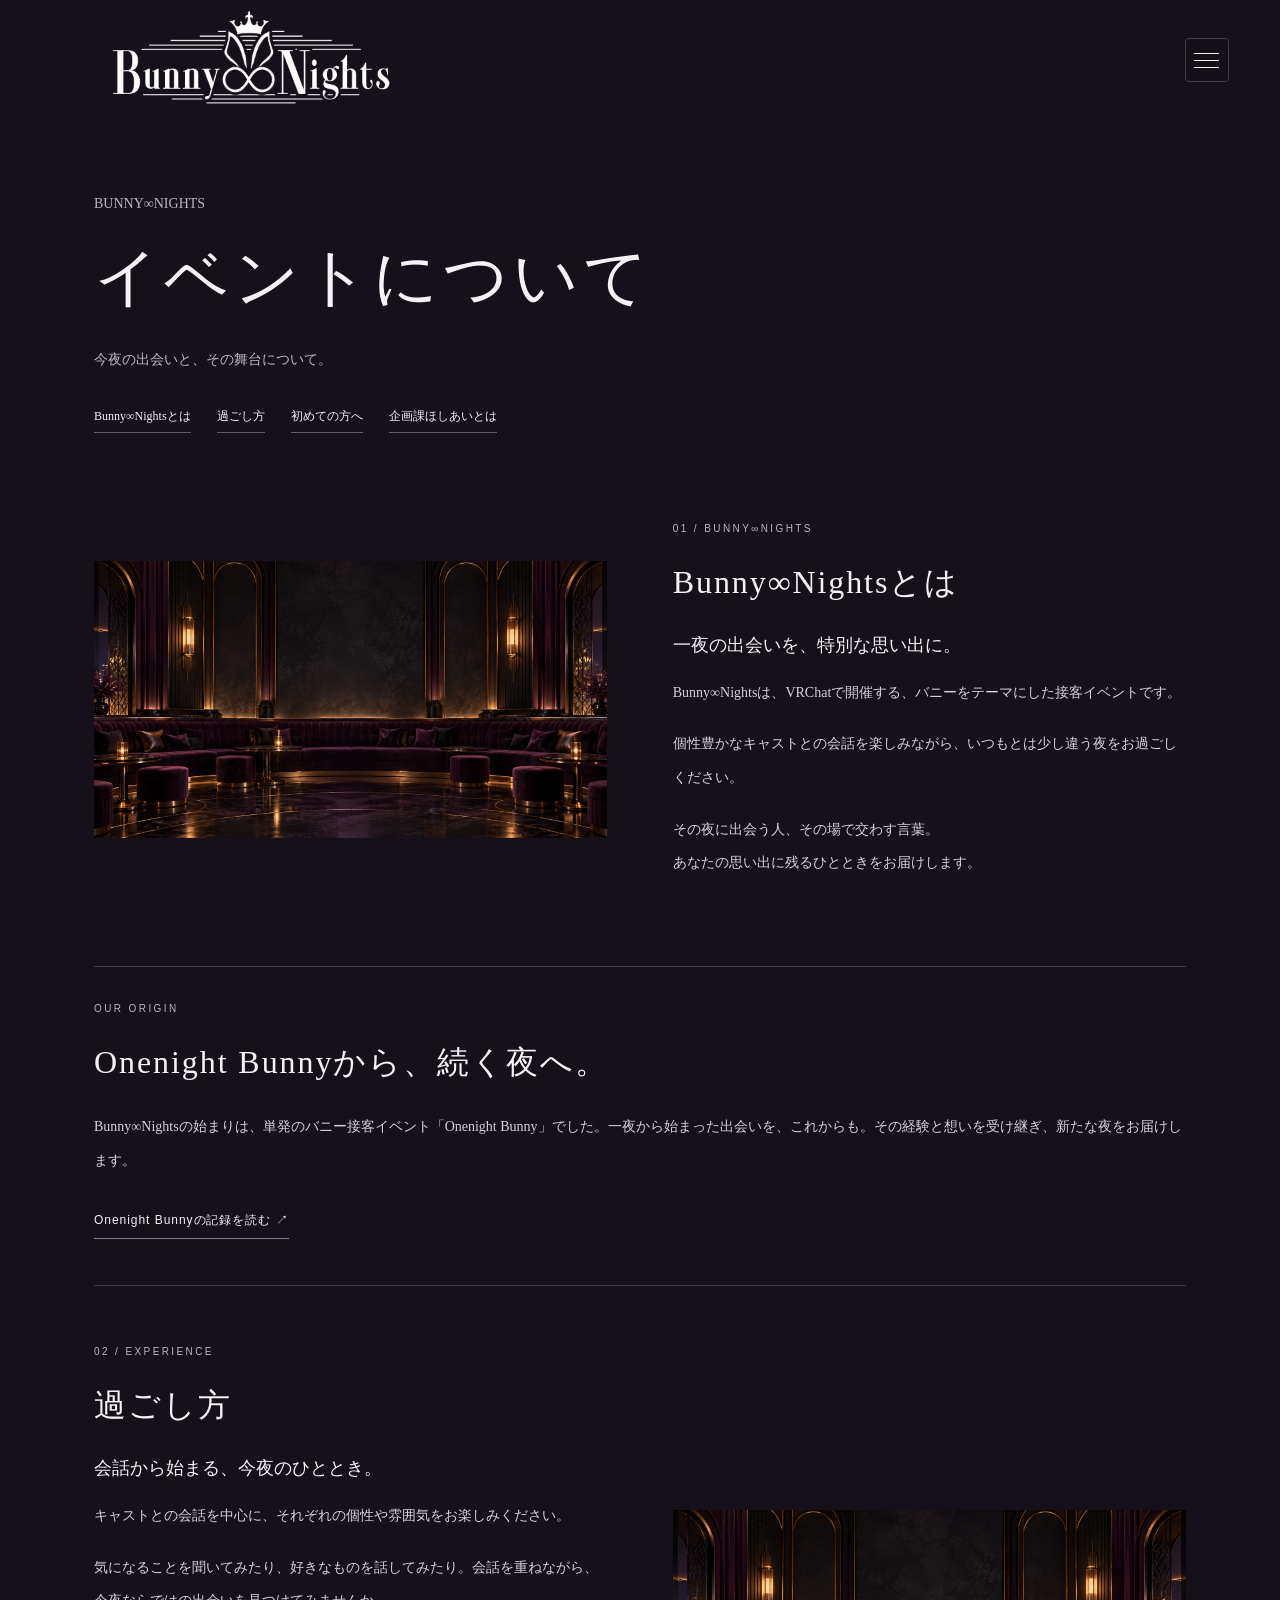
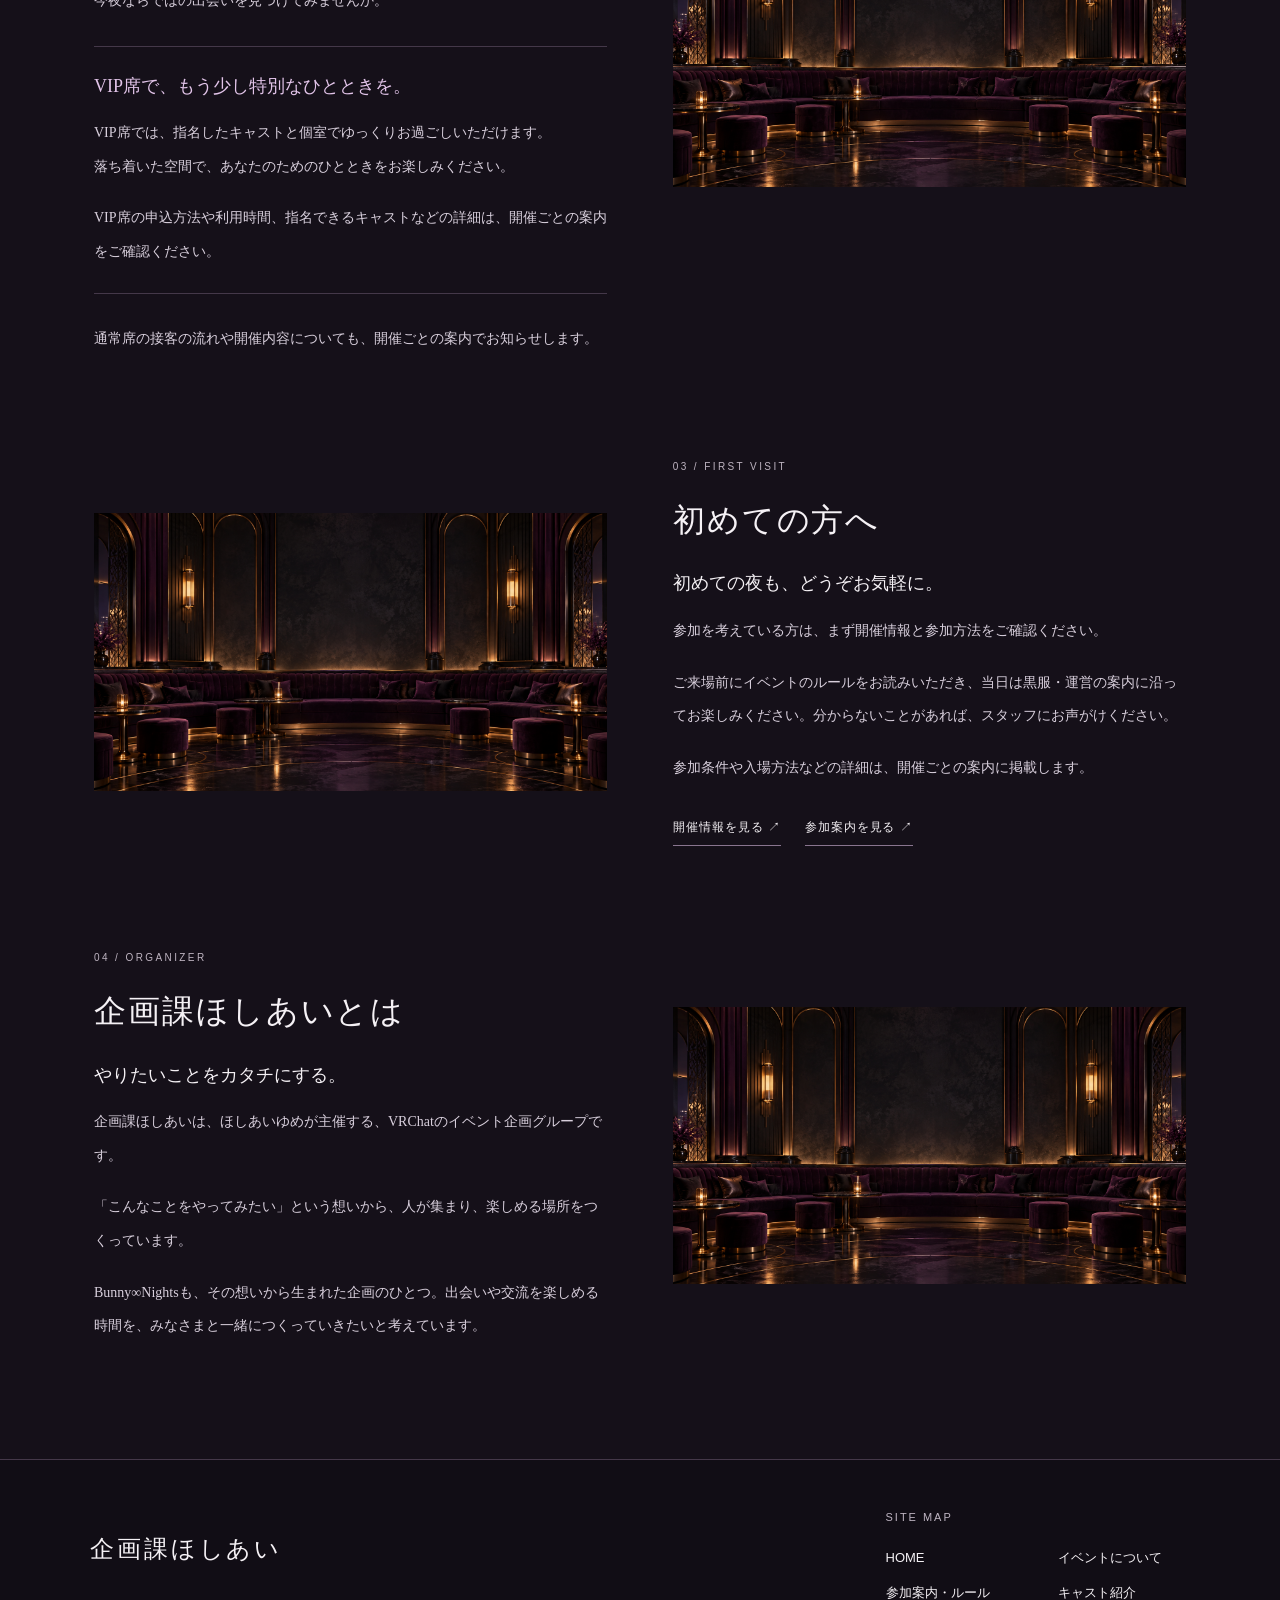
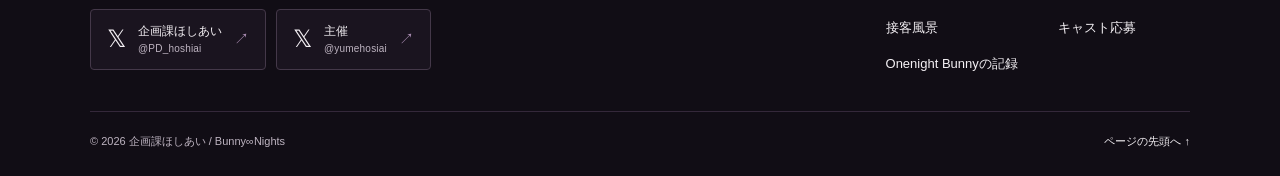
==== about/index.html @ bf9e8087 "Add files via upload" ====
<!doctype html><html lang="ja"><head><meta charset="utf-8"><meta name="viewport" content="width=device-width,initial-scale=1"><title>イベントについて | Bunny∞Nights</title><meta name="description" content="VRChatのバニー接客イベント Bunny∞Nights。イベントのご案内、参加方法、ルール、キャスト応募について。"><meta name="theme-color" content="#151019"><link rel="stylesheet" href="../assets/css/base.css"><link rel="stylesheet" href="../assets/css/about.css"><script src="../assets/js/about.js" defer></script></head><body><a class="bn-skip" href="#main-content">本文へ移動</a><main id="main-content"><div class="oba" id="oba-top"><header class="oba-head"><a class="oba-logo" href="../"><img src="../assets/images/logo.png" alt="Bunny∞Nights" width="1200" height="300" decoding="async"></a><details class="oba-menu"><summary aria-label="メニュー"><span></span><span></span><span></span></summary><nav aria-label="サイトメニュー"><a href="../">HOME</a><a href="../about/" aria-current="page">イベントについて</a><a href="../guide/">参加案内・ルール</a><a href="../cast/">キャスト紹介</a><a href="../gallery/">接客風景</a><a href="../recruit/">キャスト応募</a><a href="../archive/">Onenight Bunnyの記録</a></nav></details></header><div class="oba-intro"><p>BUNNY∞NIGHTS</p><h1>イベントについて</h1><p>今夜の出会いと、その舞台について。</p><nav class="oba-jump" aria-label="ABOUTページ内メニュー"><a href="#oba-event">Bunny∞Nightsとは</a><a href="#oba-experience">過ごし方</a><a href="#oba-first">初めての方へ</a><a href="#oba-organizer">企画課ほしあいとは</a></nav></div><div class="oba-body"><section class="oba-row " id="oba-event"><figure><img src="../assets/images/lounge.png" alt="紫のベルベットラウンジのイメージ" loading="lazy"></figure><div class="oba-copy"><div class="oba-eyebrow">01 / BUNNY∞NIGHTS</div><h2>Bunny∞Nightsとは</h2><h3>一夜の出会いを、特別な思い出に。</h3><p>Bunny∞Nightsは、VRChatで開催する、バニーをテーマにした接客イベントです。</p><p>個性豊かなキャストとの会話を楽しみながら、いつもとは少し違う夜をお過ごしください。</p><p>その夜に出会う人、その場で交わす言葉。<br>あなたの思い出に残るひとときをお届けします。</p></div></section><section class="oba-history"><div class="oba-eyebrow">OUR ORIGIN</div><h2>Onenight Bunnyから、続く夜へ。</h2><p>Bunny∞Nightsの始まりは、単発のバニー接客イベント「Onenight Bunny」でした。一夜から始まった出会いを、これからも。その経験と想いを受け継ぎ、新たな夜をお届けします。</p><a class="oba-link" href="../archive/">Onenight Bunnyの記録を読む ↗</a></section><section class="oba-row oba-row-reverse" id="oba-experience"><div class="oba-copy"><div class="oba-eyebrow">02 / EXPERIENCE</div><h2>過ごし方</h2><h3>会話から始まる、今夜のひととき。</h3><p>キャストとの会話を中心に、それぞれの個性や雰囲気をお楽しみください。</p><p>気になることを聞いてみたり、好きなものを話してみたり。会話を重ねながら、今夜ならではの出会いを見つけてみませんか。</p><div class="oba-vip"><h3>VIP席で、もう少し特別なひとときを。</h3><p>VIP席では、指名したキャストと個室でゆっくりお過ごしいただけます。<br>落ち着いた空間で、あなたのためのひとときをお楽しみください。</p><p>VIP席の申込方法や利用時間、指名できるキャストなどの詳細は、開催ごとの案内をご確認ください。</p></div><p>通常席の接客の流れや開催内容についても、開催ごとの案内でお知らせします。</p></div><figure><img src="../assets/images/lounge.png" alt="紫のベルベットラウンジのイメージ" loading="lazy"></figure></section><section class="oba-row " id="oba-first"><figure><img src="../assets/images/lounge.png" alt="紫のベルベットラウンジのイメージ" loading="lazy"></figure><div class="oba-copy"><div class="oba-eyebrow">03 / FIRST VISIT</div><h2>初めての方へ</h2><h3>初めての夜も、どうぞお気軽に。</h3><p>参加を考えている方は、まず開催情報と参加方法をご確認ください。</p><p>ご来場前にイベントのルールをお読みいただき、当日は黒服・運営の案内に沿ってお楽しみください。分からないことがあれば、スタッフにお声がけください。</p><p>参加条件や入場方法などの詳細は、開催ごとの案内に掲載します。</p><a class="oba-link" href="../#ob2-schedule">開催情報を見る ↗</a> <a class="oba-link" href="../guide/" style="margin-left:20px">参加案内を見る ↗</a></div></section><section class="oba-row oba-row-reverse" id="oba-organizer"><div class="oba-copy"><div class="oba-eyebrow">04 / ORGANIZER</div><h2>企画課ほしあいとは</h2><h3>やりたいことをカタチにする。</h3><p>企画課ほしあいは、ほしあいゆめが主催する、VRChatのイベント企画グループです。</p><p>「こんなことをやってみたい」という想いから、人が集まり、楽しめる場所をつくっています。</p><p>Bunny∞Nightsも、その想いから生まれた企画のひとつ。出会いや交流を楽しめる時間を、みなさまと一緒につくっていきたいと考えています。</p></div><figure><img src="../assets/images/lounge.png" alt="紫のベルベットラウンジのイメージ" loading="lazy"></figure></section></div><footer class="bn-footer"><div class="bn-footer-inner"><div class="bn-footer-brand"><a class="bn-organizer-logo" href="https://vrc.group/HOSIAI.8688" target="_blank" rel="noopener noreferrer" aria-label="企画課ほしあいのVRChatグループ（新しいタブで開く）"><span class="bn-organizer-wordmark">企画課ほしあい</span></a><div class="bn-socials"><a class="bn-social-link" href="https://x.com/PD_hoshiai" target="_blank" rel="noopener noreferrer" aria-label="企画課ほしあいのX（新しいタブで開く）"><span class="bn-x-mark" aria-hidden="true">𝕏</span><span class="bn-social-text">企画課ほしあい<small>@PD_hoshiai</small></span><span class="bn-social-arrow" aria-hidden="true">↗</span></a><a class="bn-social-link" href="https://x.com/yumehosiai" target="_blank" rel="noopener noreferrer" aria-label="主催のX（新しいタブで開く）"><span class="bn-x-mark" aria-hidden="true">𝕏</span><span class="bn-social-text">主催<small>@yumehosiai</small></span><span class="bn-social-arrow" aria-hidden="true">↗</span></a></div></div><nav class="bn-sitemap" aria-label="フッターサイトマップ"><h2 class="bn-footer-title">SITE MAP</h2><div class="bn-sitemap-links"><a href="../">HOME</a><a href="../about/">イベントについて</a><a href="../guide/">参加案内・ルール</a><a href="../cast/">キャスト紹介</a><a href="../gallery/">接客風景</a><a href="../recruit/">キャスト応募</a><a href="../archive/">Onenight Bunnyの記録</a></div></nav></div><div class="bn-footer-bottom"><small>© 2026 企画課ほしあい / Bunny∞Nights</small><a class="bn-back-top" href="#oba-top">ページの先頭へ ↑</a></div></footer></div>
</main></body></html>
---- assets/css/base.css ----
html{background:#151019;scroll-behavior:smooth}body{margin:0;background:#151019;color:#f5f1f5}body,button,input{font-family:"Hiragino Kaku Gothic ProN","Yu Gothic",Meiryo,sans-serif}body>main{min-height:100vh}button{font:inherit}dialog{box-sizing:border-box}img{max-width:100%}.bn-organizer-wordmark{display:block;font-family:"Yu Mincho",serif;font-size:24px;letter-spacing:.12em;color:#f5f1f5;padding:12px 0}.bn-skip{position:fixed;left:12px;top:-100px;z-index:9999;background:#fff;color:#151019;padding:10px}.bn-skip:focus{top:12px}[hidden]{display:none!important}@media(prefers-reduced-motion:reduce){html{scroll-behavior:auto}}
---- assets/css/about.css ----
.oba { --bg:#151019; --ink:#f5f1f5; --muted:#beb4c1; background:var(--bg); color:var(--ink); width:100%; font-family:"Yu Mincho","Hiragino Mincho ProN",Georgia,serif; line-height:2; }
.oba,.oba * {box-sizing:border-box}
.oba img {display:block;width:100%;height:100%;object-fit:cover;border:0;border-radius:0}
.oba a {color:inherit;text-decoration:none}
.oba a:focus-visible,.oba summary:focus-visible {outline:2px solid #d6b4db;outline-offset:6px}
.oba h1,.oba h2,.oba p,.oba figure {margin:0;color:inherit}
.oba .oba-head {height:80px;padding:0 4%;display:flex;align-items:center;justify-content:space-between;position:relative;z-index:5}
.oba .oba-logo {font-size:clamp(23px,3vw,36px);font-style:italic;letter-spacing:.08em;font-weight:400;line-height:1}
.oba .oba-logo img {width:220px;height:auto}
.oba summary {list-style:none;cursor:pointer;width:44px;height:44px;display:grid;place-content:center;gap:6px}
.oba summary::-webkit-details-marker {display:none}
.oba summary span {width:25px;height:1px;background:var(--ink);display:block}
.oba .oba-menu nav {position:absolute;right:4%;top:70px;min-width:220px;background:#211a26;padding:22px 30px;border:1px solid #443849}
.oba .oba-menu nav a {display:block;padding:8px 0;font-size:14px}
.oba .oba-hero {position:relative;height:clamp(330px,48vw,690px);isolation:isolate}
.oba .oba-back {position:absolute;inset:0 0 16%;filter:grayscale(1);opacity:.55;overflow:hidden}
.oba .oba-back img {object-position:center 55%}
.oba .oba-portraits {position:absolute;inset:-4% 5% 0 39%;display:grid;grid-template-columns:repeat(3,1fr);gap:5%}
.oba .oba-portrait {height:88%;overflow:hidden;position:relative}
.oba .oba-portrait:nth-child(1) {margin-top:7%}
.oba .oba-portrait:nth-child(2) {margin-top:-7%}
.oba .oba-portrait:nth-child(3) {margin-top:18%}
.oba .oba-portrait img {object-position:52% center}
.oba .oba-caption {position:absolute;bottom:3%;left:4%;font-family:sans-serif;font-size:10px;letter-spacing:.22em;color:var(--muted)}
.oba .oba-body {max-width:1220px;margin:auto;padding:70px 5% 100px}
.oba .oba-row {display:grid;grid-template-columns:1fr 1fr;gap:6%;align-items:center;margin-bottom:70px;scroll-margin-top:30px}
.oba .oba-row figure {aspect-ratio:1.85;overflow:hidden}
.oba .oba-copy {padding:16px 0}
.oba .oba-eyebrow {font-family:sans-serif;font-size:10px;letter-spacing:.24em;color:var(--muted);margin-bottom:18px}
.oba h2 {font-size:clamp(23px,2.5vw,34px);font-weight:400;line-height:1.6;margin-bottom:22px;letter-spacing:.06em}
.oba .oba-copy p {font-size:14px;line-height:2.4;color:#d8cfdc}
.oba .oba-link {display:inline-block;margin-top:25px;padding:6px 0;border-bottom:1px solid #89758f;font-family:sans-serif;font-size:12px;letter-spacing:.08em}
.oba .oba-schedule {margin-bottom:70px;border-top:1px solid #443849;border-bottom:1px solid #443849;padding:35px 0;display:flex;gap:40px;align-items:center;justify-content:space-between;scroll-margin-top:30px}
.oba .oba-schedule h2 {margin:0;font-size:24px}
.oba .oba-schedule p {font-size:14px;color:var(--muted)}
.oba footer {padding:30px 5%;border-top:1px solid #34283a;display:flex;justify-content:space-between;gap:20px;font-size:11px;color:var(--muted)}
@media(max-width:640px){
 .oba .oba-head {height:65px;padding:0 5%}
 .oba .oba-hero {height:340px}
 .oba .oba-portraits {left:27%;right:4%;gap:5%}
 .oba .oba-portrait {height:83%}
 .oba .oba-back {bottom:20%}
 .oba .oba-body {padding:40px 6% 60px}
 .oba .oba-row {grid-template-columns:1fr;gap:16px;margin-bottom:45px}
 .oba .oba-row-reverse .oba-copy {order:2}
 .oba .oba-row-reverse figure {order:1}
 .oba .oba-schedule {display:block}
 .oba .oba-schedule p {margin-top:12px}
 .oba footer {flex-direction:column;gap:6px}
}

.oba .oba-intro {max-width:1220px;margin:auto;padding:70px 5% 45px}
.oba .oba-intro h1 {font-family:Georgia,serif;font-size:clamp(50px,8vw,100px);font-weight:400;line-height:1.2;letter-spacing:.06em;margin:12px 0 20px}
.oba .oba-intro p {font-size:14px;color:var(--muted)}
.oba .oba-jump {display:flex;flex-wrap:wrap;gap:14px 26px;margin-top:30px;font-size:12px}
.oba .oba-jump a {border-bottom:1px solid #685870;padding-bottom:4px}
.oba .oba-body {padding-top:25px}
.oba .oba-copy p+p {margin-top:18px}
.oba .oba-copy h3 {font-weight:400;font-size:18px;line-height:1.7;margin:0 0 15px;color:var(--ink)}
.oba .oba-row {scroll-margin-top:30px}
.oba .oba-row:last-child {margin-bottom:0}
@media(hover:hover) and (prefers-reduced-motion:no-preference){.oba .oba-row figure img {transition:transform 1.2s}.oba .oba-row figure:hover img{transform:scale(1.035)}}
@media(prefers-reduced-motion:reduce){.oba *{animation:none!important;transition:none!important}}


.oba .oba-menu summary span{transition:transform .3s,opacity .3s}
.oba .oba-menu[open] summary span:nth-child(1){transform:translateY(7px) rotate(45deg)}
.oba .oba-menu[open] summary span:nth-child(2){opacity:0}
.oba .oba-menu[open] summary span:nth-child(3){transform:translateY(-7px) rotate(-45deg)}
.oba .oba-menu[open] nav{animation:oba-menu-in .3s ease both}
@keyframes oba-menu-in{from{opacity:0;transform:translateY(-8px)}to{opacity:1;transform:translateY(0)}}
.ob2 nav a[aria-current="page"],.oba nav a[aria-current="page"]{color:#e2c4e9}
@media(prefers-reduced-motion:reduce){.oba .oba-menu *{animation:none!important;transition:none!important}}

.oba .oba-vip{margin:28px 0;padding:24px 0;border-top:1px solid #443849;border-bottom:1px solid #443849}.oba .oba-vip h3{color:#e2c4e9}
.oba .oba-intro h1{font-family:"Yu Mincho","Hiragino Mincho ProN",serif;font-size:clamp(32px,5vw,64px);line-height:1.5}
.oba .oba-history{padding:32px 0 46px;margin-bottom:40px;border-top:1px solid #443849;border-bottom:1px solid #443849}.oba .oba-history p{font-size:14px;line-height:2.4;color:#d8cfdc}.oba .oba-history h2{color:#f5f1f5;font-size:clamp(23px,2.5vw,34px)}
.oba img[src^="../images/photo-coming-soon.svg"]{background:#211a26 url("../images/lounge.png") center center / cover no-repeat}

.oba .oba-head{height:120px;gap:16px;z-index:1000}
.oba .oba-logo{display:block;margin:0;flex-shrink:1;min-width:0;line-height:0}
.oba .oba-logo a{display:block}
.oba .oba-logo img{display:block;width:400px;max-width:100%;height:auto;object-fit:contain}
.oba .oba-menu{position:fixed;top:38px;right:4%;z-index:1000;flex-shrink:0}
.oba .oba-menu summary{background:rgba(21,16,25,.94);border:1px solid #443849;border-radius:4px}
.oba .oba-menu nav{top:56px;right:0;min-width:0;width:min(290px,calc(100vw - 40px));box-sizing:border-box;max-height:calc(100dvh - 160px);overflow-y:auto;box-shadow:0 12px 36px rgba(0,0,0,.35)}
body.admin-bar .oba .oba-menu{top:70px}
@media(max-width:782px){body.admin-bar .oba .oba-menu{top:84px}}
body:has(.oba) .wp-block-post-title{display:none!important}
body:has(.oba) .wp-site-blocks{padding-top:0!important}
body:has(.oba) .wp-site-blocks > main,body:has(.oba) .wp-block-post-content{margin-top:0!important;padding-top:0!important}
@media(max-width:640px){.oba .oba-head{height:88px}.oba .oba-logo{max-width:calc(100% - 60px)}.oba .oba-logo img{width:260px}}
@media(max-width:640px){.oba .oba-menu{top:22px;right:5%}body.admin-bar .oba .oba-menu{top:68px}}


.oba .bn-footer{display:block;background:#110d15;padding:48px 5% 24px;border-top:1px solid #443849;color:#beb4c1;font-family:"Hiragino Kaku Gothic ProN","Yu Gothic",Meiryo,Arial,sans-serif}
.oba .bn-footer-inner,.oba .bn-footer-bottom{max-width:1100px;margin:0 auto;display:flex;justify-content:space-between;gap:40px}
.oba .bn-footer-inner{align-items:center;padding-bottom:36px}
.oba .bn-organizer-logo{display:block;flex-shrink:0;width:240px;max-width:100%}
.oba .bn-organizer-logo img{display:block;width:100%;height:auto;object-fit:contain;max-height:160px}
.oba .bn-footer-brand{min-width:0;max-width:100%}
.oba .bn-socials{display:flex;flex-wrap:wrap;gap:10px;margin-top:24px}
.oba .bn-social-link{display:flex;align-items:center;gap:12px;padding:12px 16px;border:1px solid #443849;border-radius:4px;background:#1a141f;color:#f5f1f5;transition:background .2s,border-color .2s}
.oba .bn-social-link:hover{background:#281d2d;border-color:#a78aaf}
.oba .bn-social-link:focus-visible{outline:2px solid #d6b4db;outline-offset:4px}
.oba .bn-social-link .bn-x-mark{font-family:Arial,sans-serif!important;font-size:24px;line-height:1;color:#f5f1f5}
.oba .bn-social-link .bn-social-text{font-family:inherit!important;font-size:12px;line-height:1.6;color:#f5f1f5}
.oba .bn-social-text small{display:block;font-size:10px;letter-spacing:.02em;color:#beb4c1}
.oba .bn-social-link .bn-social-arrow{font-size:15px;color:#a78aaf}
.oba .bn-footer-title{margin:0 0 18px;font-family:inherit!important;font-size:11px!important;font-weight:400;letter-spacing:.18em;line-height:1.8;color:#beb4c1!important}
.oba .bn-sitemap-links{display:grid;grid-template-columns:repeat(2,minmax(0,1fr));gap:12px 40px}
.oba .bn-sitemap-links a,.oba .bn-back-top{font-family:inherit;font-size:13px;line-height:1.8;color:#f5f1f5;transition:color .2s}
.oba .bn-sitemap-links a:hover,.oba .bn-back-top:hover{color:#e2c4e9}
.oba .bn-footer-bottom{align-items:center;border-top:1px solid #34283a;padding-top:20px;gap:16px}
.oba .bn-footer-bottom small{font-family:inherit;font-size:11px;line-height:1.8;color:#beb4c1}
.oba .bn-back-top{font-size:11px;white-space:nowrap}
@media(max-width:640px){.oba .bn-footer{padding:36px 6% 24px}.oba .bn-footer-inner{flex-direction:column;align-items:flex-start;gap:30px;padding-bottom:28px}.oba .bn-organizer-logo{width:200px}.oba .bn-sitemap{width:100%}.oba .bn-sitemap-links{gap:12px 20px}.oba .bn-footer-bottom{flex-direction:column;align-items:flex-start}}
@media(prefers-reduced-motion:reduce){.oba .bn-footer a{transition:none}}

img,canvas{-webkit-touch-callout:none;-webkit-user-drag:none}
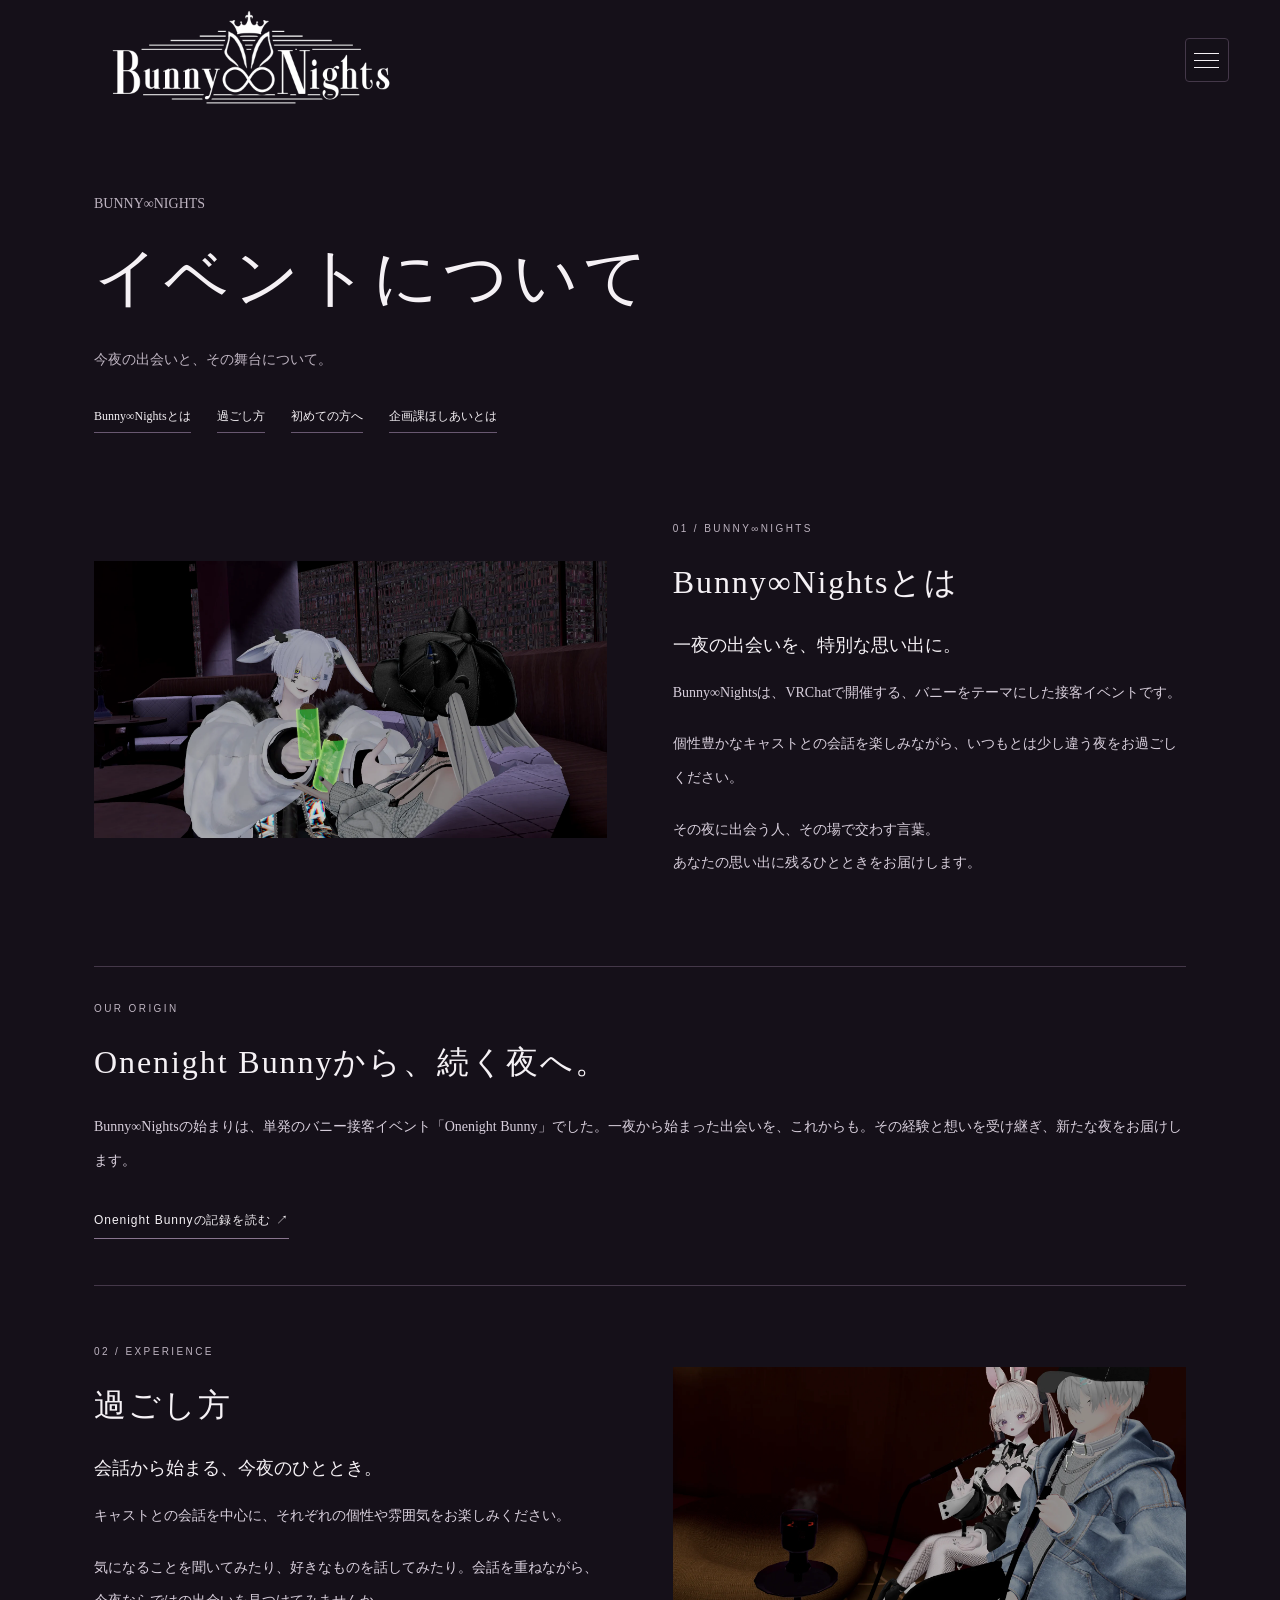
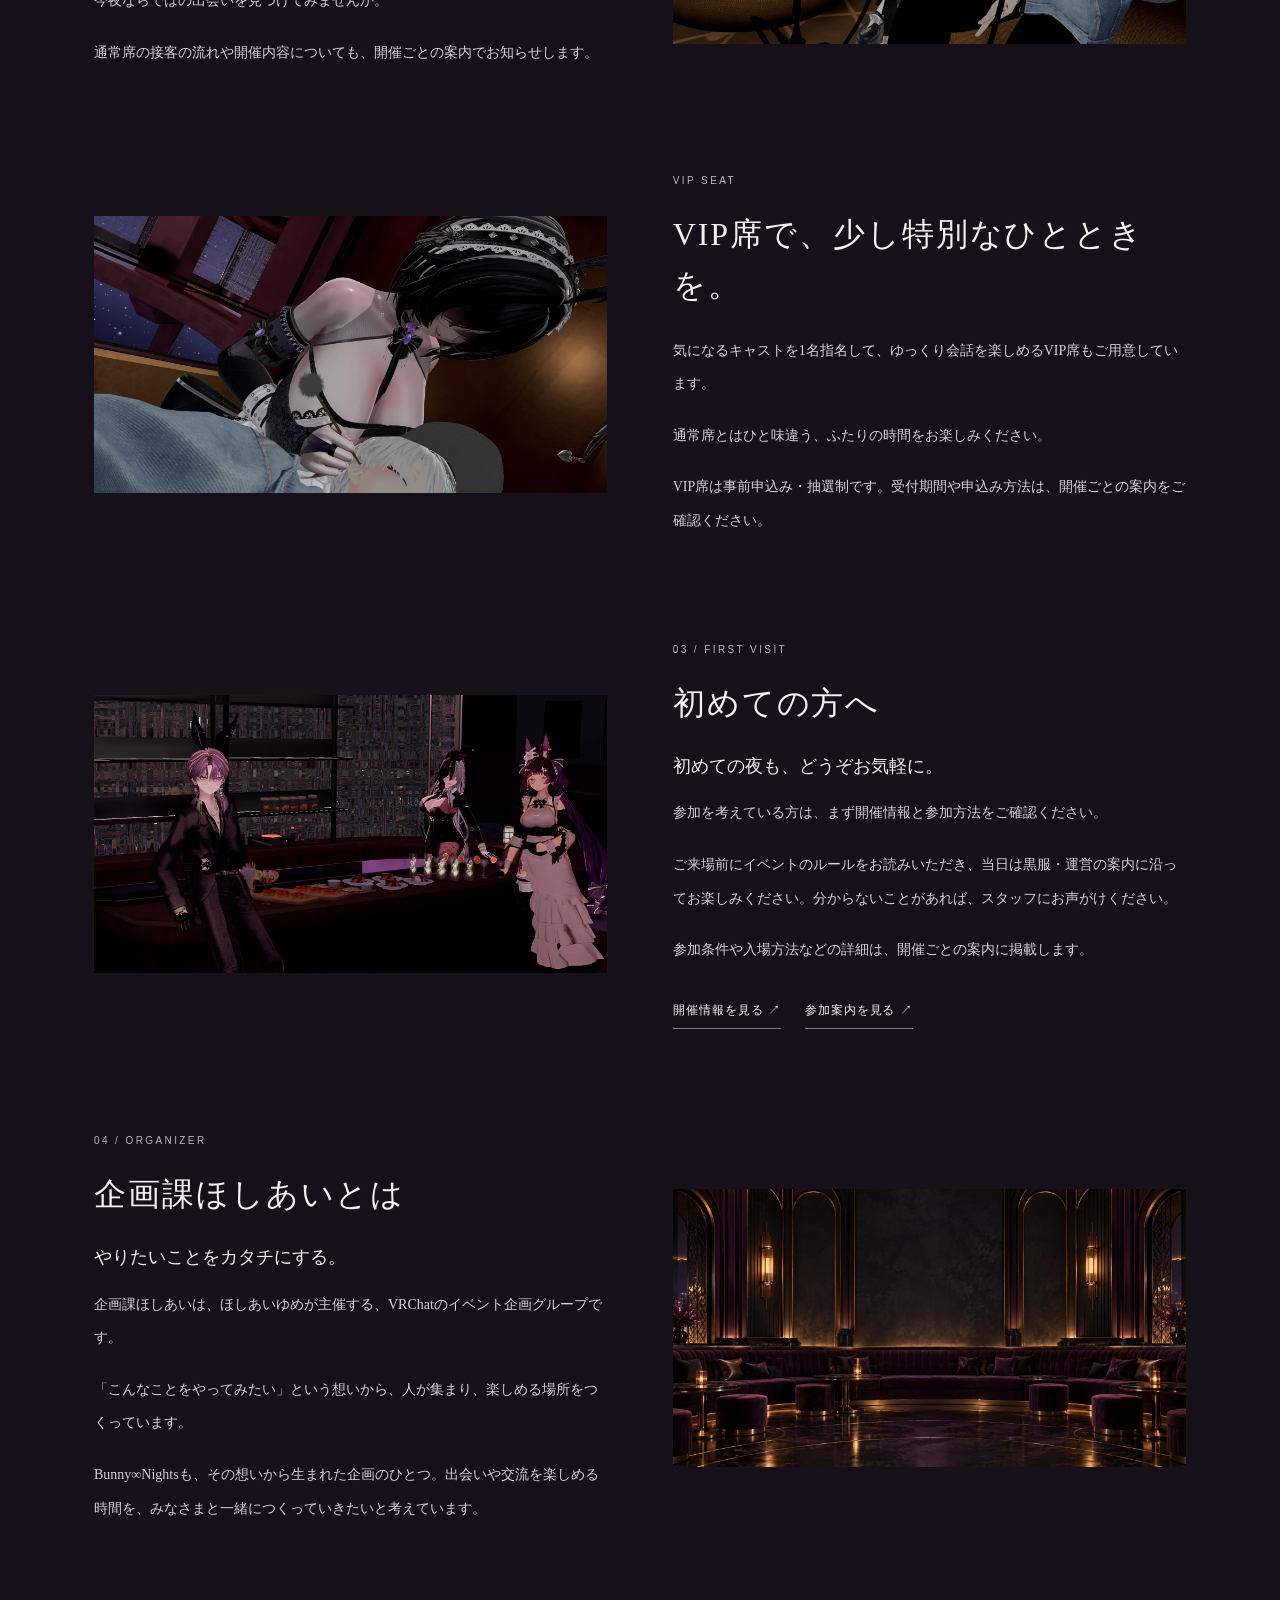
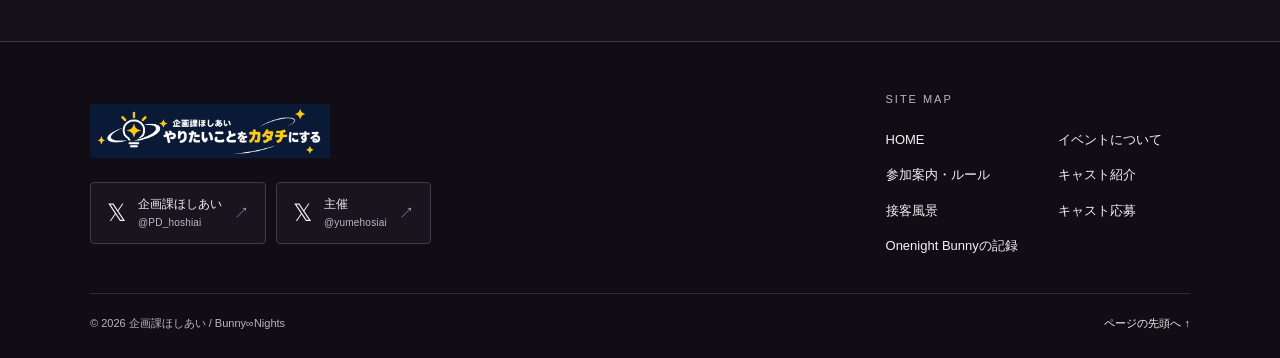
==== commit a05da907: "Add files via upload" ====
--- a/about/index.html
+++ b/about/index.html
@@ -1,2 +1,3 @@
-<!doctype html><html lang="ja"><head><meta charset="utf-8"><meta name="viewport" content="width=device-width,initial-scale=1"><title>イベントについて | Bunny∞Nights</title><meta name="description" content="VRChatのバニー接客イベント Bunny∞Nights。イベントのご案内、参加方法、ルール、キャスト応募について。"><meta name="theme-color" content="#151019"><link rel="stylesheet" href="../assets/css/base.css"><link rel="stylesheet" href="../assets/css/about.css"><script src="../assets/js/about.js" defer></script></head><body><a class="bn-skip" href="#main-content">本文へ移動</a><main id="main-content"><div class="oba" id="oba-top"><header class="oba-head"><a class="oba-logo" href="../"><img src="../assets/images/logo.png" alt="Bunny∞Nights" width="1200" height="300" decoding="async"></a><details class="oba-menu"><summary aria-label="メニュー"><span></span><span></span><span></span></summary><nav aria-label="サイトメニュー"><a href="../">HOME</a><a href="../about/" aria-current="page">イベントについて</a><a href="../guide/">参加案内・ルール</a><a href="../cast/">キャスト紹介</a><a href="../gallery/">接客風景</a><a href="../recruit/">キャスト応募</a><a href="../archive/">Onenight Bunnyの記録</a></nav></details></header><div class="oba-intro"><p>BUNNY∞NIGHTS</p><h1>イベントについて</h1><p>今夜の出会いと、その舞台について。</p><nav class="oba-jump" aria-label="ABOUTページ内メニュー"><a href="#oba-event">Bunny∞Nightsとは</a><a href="#oba-experience">過ごし方</a><a href="#oba-first">初めての方へ</a><a href="#oba-organizer">企画課ほしあいとは</a></nav></div><div class="oba-body"><section class="oba-row " id="oba-event"><figure><img src="../assets/images/lounge.png" alt="紫のベルベットラウンジのイメージ" loading="lazy"></figure><div class="oba-copy"><div class="oba-eyebrow">01 / BUNNY∞NIGHTS</div><h2>Bunny∞Nightsとは</h2><h3>一夜の出会いを、特別な思い出に。</h3><p>Bunny∞Nightsは、VRChatで開催する、バニーをテーマにした接客イベントです。</p><p>個性豊かなキャストとの会話を楽しみながら、いつもとは少し違う夜をお過ごしください。</p><p>その夜に出会う人、その場で交わす言葉。<br>あなたの思い出に残るひとときをお届けします。</p></div></section><section class="oba-history"><div class="oba-eyebrow">OUR ORIGIN</div><h2>Onenight Bunnyから、続く夜へ。</h2><p>Bunny∞Nightsの始まりは、単発のバニー接客イベント「Onenight Bunny」でした。一夜から始まった出会いを、これからも。その経験と想いを受け継ぎ、新たな夜をお届けします。</p><a class="oba-link" href="../archive/">Onenight Bunnyの記録を読む ↗</a></section><section class="oba-row oba-row-reverse" id="oba-experience"><div class="oba-copy"><div class="oba-eyebrow">02 / EXPERIENCE</div><h2>過ごし方</h2><h3>会話から始まる、今夜のひととき。</h3><p>キャストとの会話を中心に、それぞれの個性や雰囲気をお楽しみください。</p><p>気になることを聞いてみたり、好きなものを話してみたり。会話を重ねながら、今夜ならではの出会いを見つけてみませんか。</p><div class="oba-vip"><h3>VIP席で、もう少し特別なひとときを。</h3><p>VIP席では、指名したキャストと個室でゆっくりお過ごしいただけます。<br>落ち着いた空間で、あなたのためのひとときをお楽しみください。</p><p>VIP席の申込方法や利用時間、指名できるキャストなどの詳細は、開催ごとの案内をご確認ください。</p></div><p>通常席の接客の流れや開催内容についても、開催ごとの案内でお知らせします。</p></div><figure><img src="../assets/images/lounge.png" alt="紫のベルベットラウンジのイメージ" loading="lazy"></figure></section><section class="oba-row " id="oba-first"><figure><img src="../assets/images/lounge.png" alt="紫のベルベットラウンジのイメージ" loading="lazy"></figure><div class="oba-copy"><div class="oba-eyebrow">03 / FIRST VISIT</div><h2>初めての方へ</h2><h3>初めての夜も、どうぞお気軽に。</h3><p>参加を考えている方は、まず開催情報と参加方法をご確認ください。</p><p>ご来場前にイベントのルールをお読みいただき、当日は黒服・運営の案内に沿ってお楽しみください。分からないことがあれば、スタッフにお声がけください。</p><p>参加条件や入場方法などの詳細は、開催ごとの案内に掲載します。</p><a class="oba-link" href="../#ob2-schedule">開催情報を見る ↗</a> <a class="oba-link" href="../guide/" style="margin-left:20px">参加案内を見る ↗</a></div></section><section class="oba-row oba-row-reverse" id="oba-organizer"><div class="oba-copy"><div class="oba-eyebrow">04 / ORGANIZER</div><h2>企画課ほしあいとは</h2><h3>やりたいことをカタチにする。</h3><p>企画課ほしあいは、ほしあいゆめが主催する、VRChatのイベント企画グループです。</p><p>「こんなことをやってみたい」という想いから、人が集まり、楽しめる場所をつくっています。</p><p>Bunny∞Nightsも、その想いから生まれた企画のひとつ。出会いや交流を楽しめる時間を、みなさまと一緒につくっていきたいと考えています。</p></div><figure><img src="../assets/images/lounge.png" alt="紫のベルベットラウンジのイメージ" loading="lazy"></figure></section></div><footer class="bn-footer"><div class="bn-footer-inner"><div class="bn-footer-brand"><a class="bn-organizer-logo" href="https://vrc.group/HOSIAI.8688" target="_blank" rel="noopener noreferrer" aria-label="企画課ほしあいのVRChatグループ（新しいタブで開く）"><span class="bn-organizer-wordmark">企画課ほしあい</span></a><div class="bn-socials"><a class="bn-social-link" href="https://x.com/PD_hoshiai" target="_blank" rel="noopener noreferrer" aria-label="企画課ほしあいのX（新しいタブで開く）"><span class="bn-x-mark" aria-hidden="true">𝕏</span><span class="bn-social-text">企画課ほしあい<small>@PD_hoshiai</small></span><span class="bn-social-arrow" aria-hidden="true">↗</span></a><a class="bn-social-link" href="https://x.com/yumehosiai" target="_blank" rel="noopener noreferrer" aria-label="主催のX（新しいタブで開く）"><span class="bn-x-mark" aria-hidden="true">𝕏</span><span class="bn-social-text">主催<small>@yumehosiai</small></span><span class="bn-social-arrow" aria-hidden="true">↗</span></a></div></div><nav class="bn-sitemap" aria-label="フッターサイトマップ"><h2 class="bn-footer-title">SITE MAP</h2><div class="bn-sitemap-links"><a href="../">HOME</a><a href="../about/">イベントについて</a><a href="../guide/">参加案内・ルール</a><a href="../cast/">キャスト紹介</a><a href="../gallery/">接客風景</a><a href="../recruit/">キャスト応募</a><a href="../archive/">Onenight Bunnyの記録</a></div></nav></div><div class="bn-footer-bottom"><small>© 2026 企画課ほしあい / Bunny∞Nights</small><a class="bn-back-top" href="#oba-top">ページの先頭へ ↑</a></div></footer></div>
+<!doctype html>
+<html lang="ja"><head><meta charset="utf-8"><meta name="viewport" content="width=device-width,initial-scale=1"><title>イベントについて | Bunny∞Nights</title><meta name="description" content="VRChatのバニー接客イベント Bunny∞Nights。イベントのご案内、参加方法、ルール、キャスト応募について。"><meta name="theme-color" content="#151019"><link rel="stylesheet" href="../assets/css/base.css"><link rel="stylesheet" href="../assets/css/about.css"><script src="../assets/js/about.js" defer></script></head><body><a class="bn-skip" href="#main-content">本文へ移動</a><main id="main-content"><div class="oba" id="oba-top"><header class="oba-head"><a class="oba-logo" href="../"><img src="../assets/images/logo.webp" alt="Bunny∞Nights" width="1200" height="300" decoding="async"></a><details class="oba-menu"><summary aria-label="メニュー"><span></span><span></span><span></span></summary><nav aria-label="サイトメニュー"><a href="../">HOME</a><a href="../about/" aria-current="page">イベントについて</a><a href="../guide/">参加案内・ルール</a><a href="../cast/">キャスト紹介</a><a href="../gallery/">接客風景</a><a href="../recruit/">キャスト応募</a><a href="../archive/">Onenight Bunnyの記録</a></nav></details></header><div class="oba-intro"><p>BUNNY∞NIGHTS</p><h1>イベントについて</h1><p>今夜の出会いと、その舞台について。</p><nav class="oba-jump" aria-label="ABOUTページ内メニュー"><a href="#oba-event">Bunny∞Nightsとは</a><a href="#oba-experience">過ごし方</a><a href="#oba-first">初めての方へ</a><a href="#oba-organizer">企画課ほしあいとは</a></nav></div><div class="oba-body"><section class="oba-row " id="oba-event"><figure><img src="../assets/images/about-event.webp" alt="ドリンクを手に会話を楽しむひととき" loading="lazy" width="1920" height="1080"></figure><div class="oba-copy"><div class="oba-eyebrow">01 / BUNNY∞NIGHTS</div><h2>Bunny∞Nightsとは</h2><h3>一夜の出会いを、特別な思い出に。</h3><p>Bunny∞Nightsは、VRChatで開催する、バニーをテーマにした接客イベントです。</p><p>個性豊かなキャストとの会話を楽しみながら、いつもとは少し違う夜をお過ごしください。</p><p>その夜に出会う人、その場で交わす言葉。<br>あなたの思い出に残るひとときをお届けします。</p></div></section><section class="oba-history"><div class="oba-eyebrow">OUR ORIGIN</div><h2>Onenight Bunnyから、続く夜へ。</h2><p>Bunny∞Nightsの始まりは、単発のバニー接客イベント「Onenight Bunny」でした。一夜から始まった出会いを、これからも。その経験と想いを受け継ぎ、新たな夜をお届けします。</p><a class="oba-link" href="../archive/">Onenight Bunnyの記録を読む ↗</a></section><section class="oba-row oba-row-reverse" id="oba-experience"><div class="oba-copy"><div class="oba-eyebrow">02 / EXPERIENCE</div><h2>過ごし方</h2><h3>会話から始まる、今夜のひととき。</h3><p>キャストとの会話を中心に、それぞれの個性や雰囲気をお楽しみください。</p><p>気になることを聞いてみたり、好きなものを話してみたり。会話を重ねながら、今夜ならではの出会いを見つけてみませんか。</p><p>通常席の接客の流れや開催内容についても、開催ごとの案内でお知らせします。</p></div><figure><img src="../assets/images/experience.webp" alt="キャストとゆっくり過ごすひととき" loading="lazy" width="1920" height="1080"></figure></section><section class="oba-row" id="oba-vip"><figure><img loading="lazy" src="../assets/images/vip.webp" alt="VIP席で指名したキャストと過ごすひととき" width="1920" height="1080"></figure><div class="oba-copy"><div class="oba-eyebrow">VIP SEAT</div><h2>VIP席で、少し特別なひとときを。</h2><p>気になるキャストを1名指名して、ゆっくり会話を楽しめるVIP席もご用意しています。</p><p>通常席とはひと味違う、ふたりの時間をお楽しみください。</p><p>VIP席は事前申込み・抽選制です。受付期間や申込み方法は、開催ごとの案内をご確認ください。</p></div></section><section class="oba-row " id="oba-first"><figure><img src="../assets/images/staff.webp" alt="お客さまを迎える黒服たち" loading="lazy" width="1920" height="1080"></figure><div class="oba-copy"><div class="oba-eyebrow">03 / FIRST VISIT</div><h2>初めての方へ</h2><h3>初めての夜も、どうぞお気軽に。</h3><p>参加を考えている方は、まず開催情報と参加方法をご確認ください。</p><p>ご来場前にイベントのルールをお読みいただき、当日は黒服・運営の案内に沿ってお楽しみください。分からないことがあれば、スタッフにお声がけください。</p><p>参加条件や入場方法などの詳細は、開催ごとの案内に掲載します。</p><a class="oba-link" href="../#ob2-schedule">開催情報を見る ↗</a> <a class="oba-link" href="../guide/" style="margin-left:20px">参加案内を見る ↗</a></div></section><section class="oba-row oba-row-reverse" id="oba-organizer"><div class="oba-copy"><div class="oba-eyebrow">04 / ORGANIZER</div><h2>企画課ほしあいとは</h2><h3>やりたいことをカタチにする。</h3><p>企画課ほしあいは、ほしあいゆめが主催する、VRChatのイベント企画グループです。</p><p>「こんなことをやってみたい」という想いから、人が集まり、楽しめる場所をつくっています。</p><p>Bunny∞Nightsも、その想いから生まれた企画のひとつ。出会いや交流を楽しめる時間を、みなさまと一緒につくっていきたいと考えています。</p></div><figure><img src="../assets/images/lounge.webp" alt="紫のベルベットラウンジのイメージ" loading="lazy"></figure></section></div><footer class="bn-footer"><div class="bn-footer-inner"><div class="bn-footer-brand"><a class="bn-organizer-logo" href="https://vrc.group/HOSIAI.8688" target="_blank" rel="noopener noreferrer" aria-label="企画課ほしあいのVRChatグループ（新しいタブで開く）"><img src="../assets/images/footer.webp" alt="企画課ほしあい やりたいことをカタチにする" loading="lazy" width="1461" height="330"></a><div class="bn-socials"><a class="bn-social-link" href="https://x.com/PD_hoshiai" target="_blank" rel="noopener noreferrer" aria-label="企画課ほしあいのX（新しいタブで開く）"><span class="bn-x-mark" aria-hidden="true">𝕏</span><span class="bn-social-text">企画課ほしあい<small>@PD_hoshiai</small></span><span class="bn-social-arrow" aria-hidden="true">↗</span></a><a class="bn-social-link" href="https://x.com/yumehosiai" target="_blank" rel="noopener noreferrer" aria-label="主催のX（新しいタブで開く）"><span class="bn-x-mark" aria-hidden="true">𝕏</span><span class="bn-social-text">主催<small>@yumehosiai</small></span><span class="bn-social-arrow" aria-hidden="true">↗</span></a></div></div><nav class="bn-sitemap" aria-label="フッターサイトマップ"><h2 class="bn-footer-title">SITE MAP</h2><div class="bn-sitemap-links"><a href="../">HOME</a><a href="../about/">イベントについて</a><a href="../guide/">参加案内・ルール</a><a href="../cast/">キャスト紹介</a><a href="../gallery/">接客風景</a><a href="../recruit/">キャスト応募</a><a href="../archive/">Onenight Bunnyの記録</a></div></nav></div><div class="bn-footer-bottom"><small>© 2026 企画課ほしあい / Bunny∞Nights</small><a class="bn-back-top" href="#oba-top">ページの先頭へ ↑</a></div></footer></div>
 </main></body></html>
--- a/assets/css/base.css
+++ b/assets/css/base.css
@@ -1 +1,2 @@
-html{background:#151019;scroll-behavior:smooth}body{margin:0;background:#151019;color:#f5f1f5}body,button,input{font-family:"Hiragino Kaku Gothic ProN","Yu Gothic",Meiryo,sans-serif}body>main{min-height:100vh}button{font:inherit}dialog{box-sizing:border-box}img{max-width:100%}.bn-organizer-wordmark{display:block;font-family:"Yu Mincho",serif;font-size:24px;letter-spacing:.12em;color:#f5f1f5;padding:12px 0}.bn-skip{position:fixed;left:12px;top:-100px;z-index:9999;background:#fff;color:#151019;padding:10px}.bn-skip:focus{top:12px}[hidden]{display:none!important}@media(prefers-reduced-motion:reduce){html{scroll-behavior:auto}}+html{background:#151019;scroll-behavior:smooth}body{margin:0;background:#151019;color:#f5f1f5}body,button,input{font-family:"Hiragino Kaku Gothic ProN","Yu Gothic",Meiryo,sans-serif}body>main{min-height:100vh}button{font:inherit}dialog{box-sizing:border-box}img{max-width:100%}.bn-organizer-wordmark{display:block;font-family:"Yu Mincho",serif;font-size:24px;letter-spacing:.12em;color:#f5f1f5;padding:12px 0}.bn-skip{position:fixed;left:12px;top:-100px;z-index:9999;background:#fff;color:#151019;padding:10px}.bn-skip:focus{top:12px}[hidden]{display:none!important}@media(prefers-reduced-motion:reduce){html{scroll-behavior:auto}}
+.bn-footer .bn-organizer-logo img{display:block;width:min(100%,420px);height:auto;object-fit:contain}
--- a/assets/css/about.css
+++ b/assets/css/about.css
@@ -76,7 +76,7 @@
 .oba .oba-vip{margin:28px 0;padding:24px 0;border-top:1px solid #443849;border-bottom:1px solid #443849}.oba .oba-vip h3{color:#e2c4e9}
 .oba .oba-intro h1{font-family:"Yu Mincho","Hiragino Mincho ProN",serif;font-size:clamp(32px,5vw,64px);line-height:1.5}
 .oba .oba-history{padding:32px 0 46px;margin-bottom:40px;border-top:1px solid #443849;border-bottom:1px solid #443849}.oba .oba-history p{font-size:14px;line-height:2.4;color:#d8cfdc}.oba .oba-history h2{color:#f5f1f5;font-size:clamp(23px,2.5vw,34px)}
-.oba img[src^="../images/photo-coming-soon.svg"]{background:#211a26 url("../images/lounge.png") center center / cover no-repeat}
+.oba img[src^="../images/photo-coming-soon.svg"]{background:#211a26 url("../images/lounge.webp") center center / cover no-repeat}
 
 .oba .oba-head{height:120px;gap:16px;z-index:1000}
 .oba .oba-logo{display:block;margin:0;flex-shrink:1;min-width:0;line-height:0}
